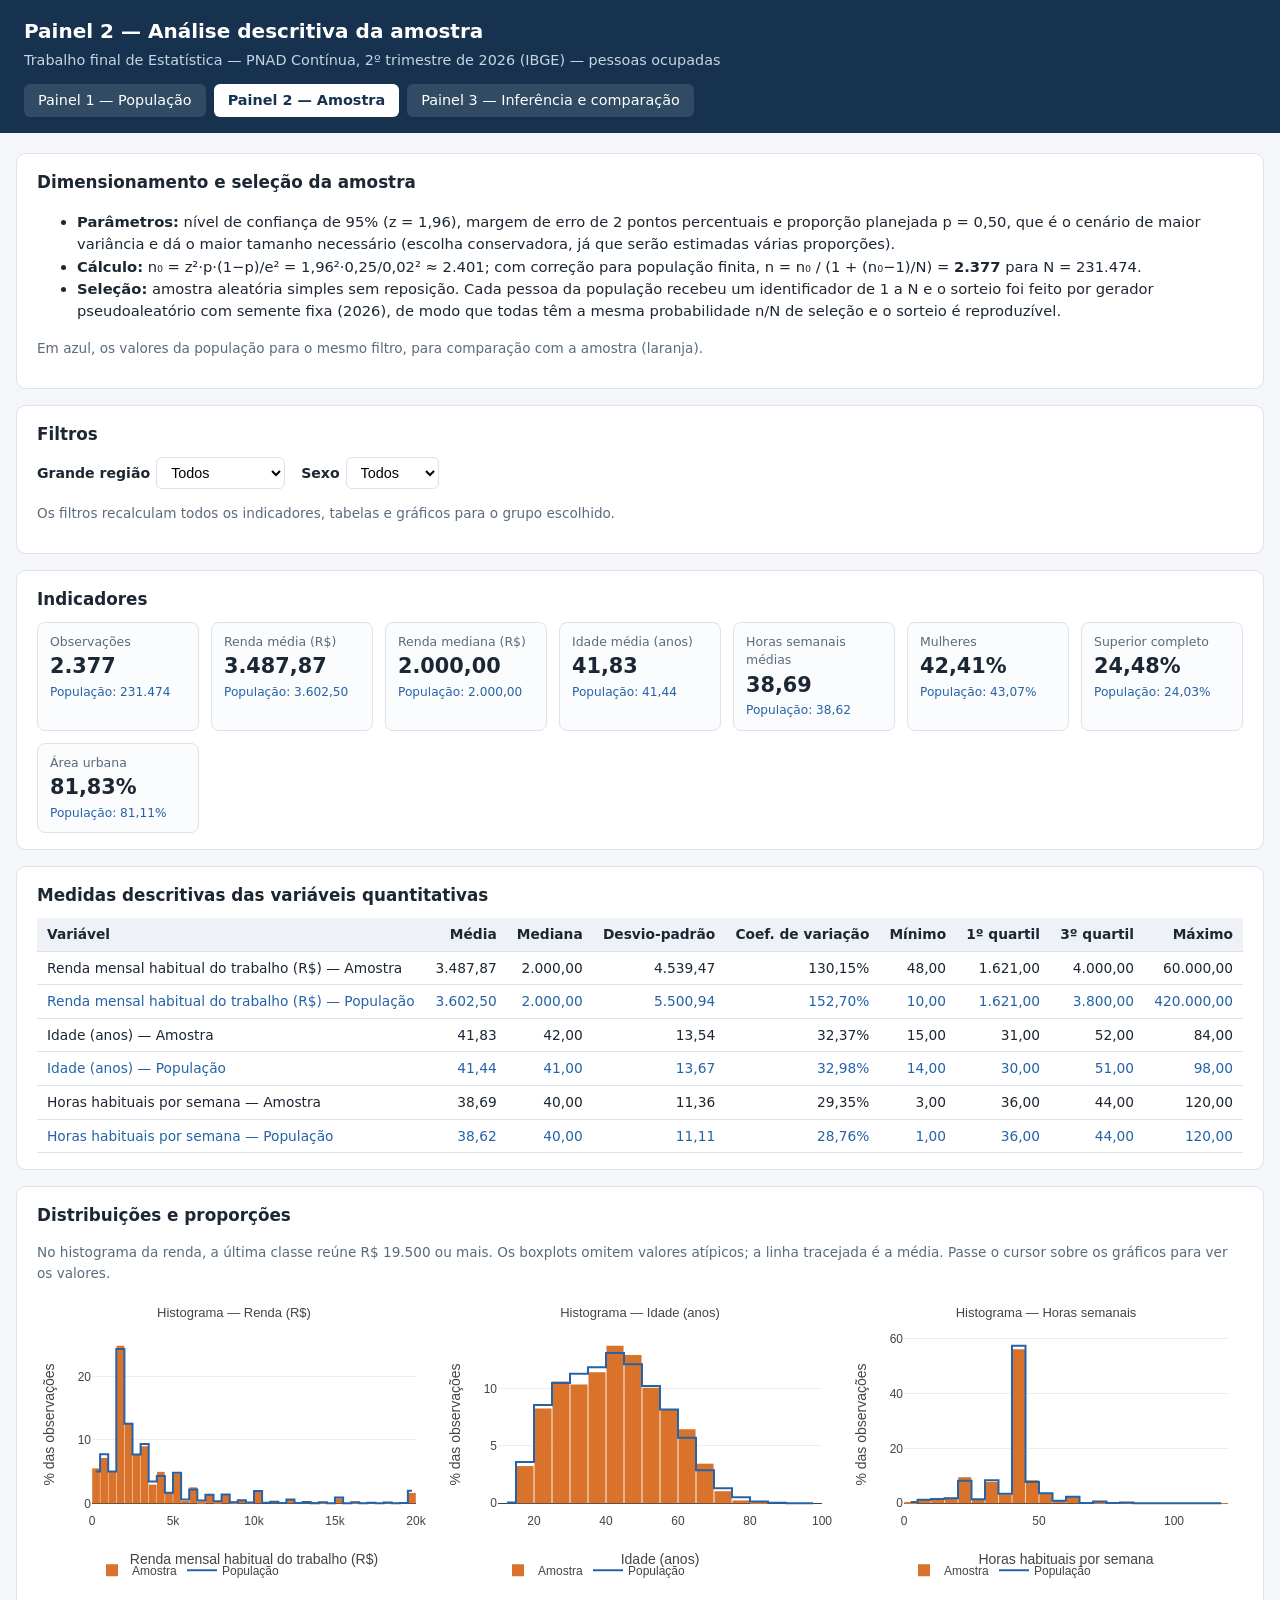
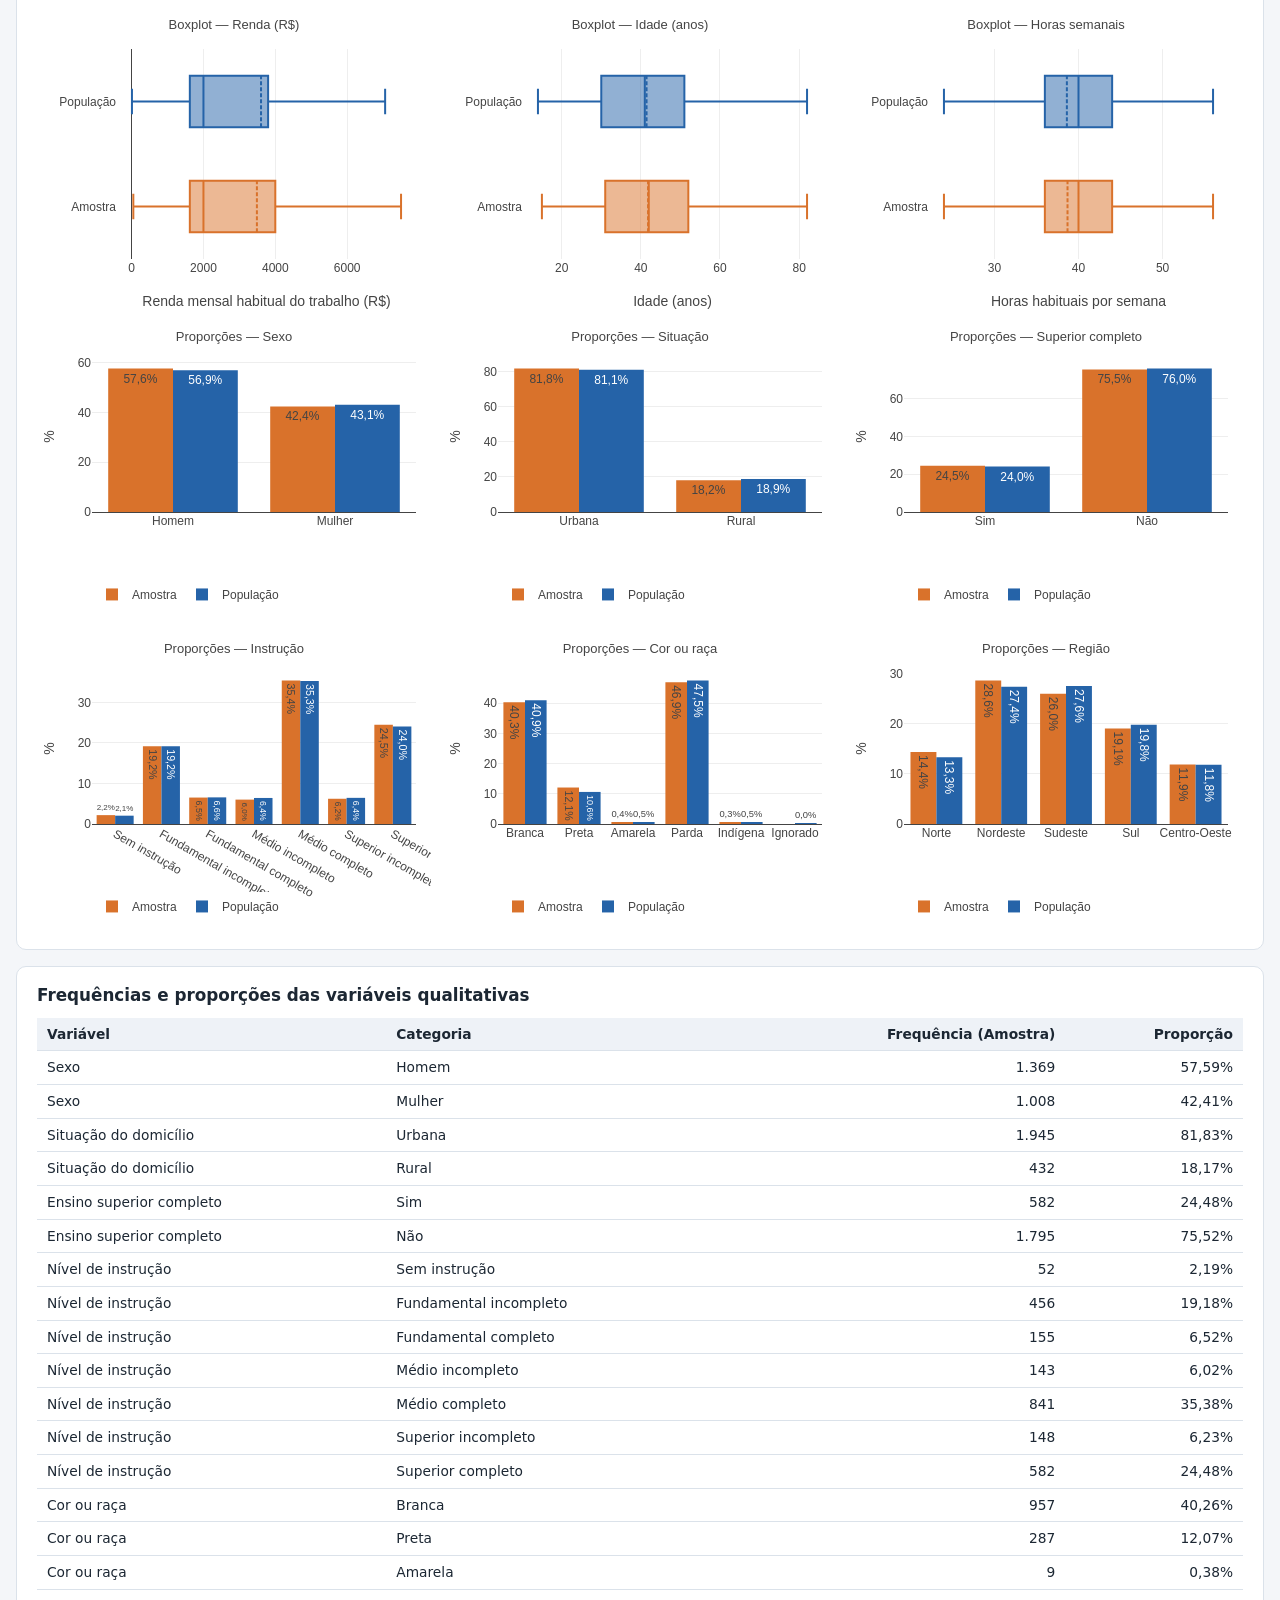
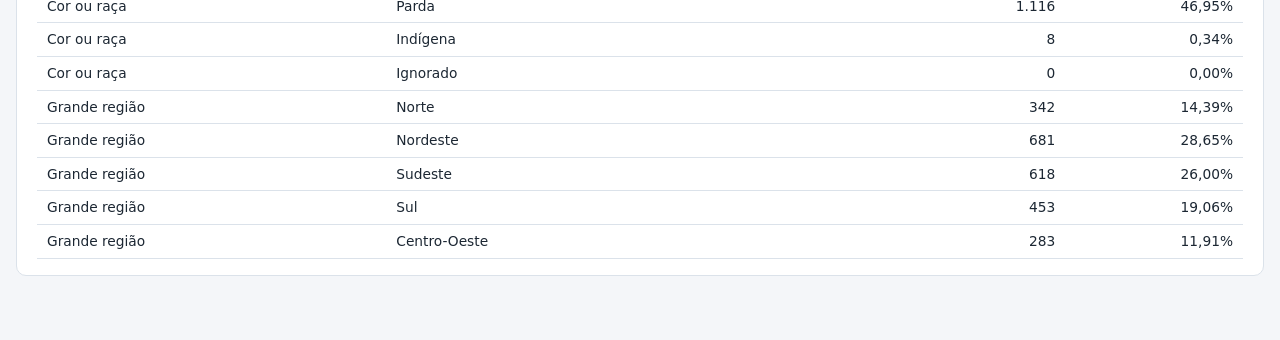
==== docs/amostra.html @ 5eba8831 "feat: add the three interactive panels Population and sample descriptive panels share one script; th" ====
<!doctype html>
<html lang="pt-BR">
<head>
<meta charset="utf-8">
<meta name="viewport" content="width=device-width, initial-scale=1">
<title>Painel 2 — Análise descritiva da amostra</title>
<link rel="stylesheet" href="estilo.css">
<script src="https://cdn.plot.ly/plotly-2.35.2.min.js"></script>
</head>
<body>
<header>
<h1>Painel 2 — Análise descritiva da amostra</h1>
<p>Trabalho final de Estatística — PNAD Contínua, 2º trimestre de 2026 (IBGE) — pessoas ocupadas</p>
<nav></nav>
</header>
<main>
<section>
<h2>Dimensionamento e seleção da amostra</h2>
<ul>
<li><strong>Parâmetros:</strong> nível de confiança de 95% (z = 1,96), margem de erro de 2 pontos percentuais e proporção planejada p = 0,50, que é o cenário de maior variância e dá o maior tamanho necessário (escolha conservadora, já que serão estimadas várias proporções).</li>
<li><strong>Cálculo:</strong> n₀ = z²·p·(1−p)/e² = 1,96²·0,25/0,02² ≈ 2.401; com correção para população finita, n = n₀ / (1 + (n₀−1)/N) = <strong><span id="n"></span></strong> para N = <span id="N"></span>.</li>
<li><strong>Seleção:</strong> amostra aleatória simples sem reposição. Cada pessoa da população recebeu um identificador de 1 a N e o sorteio foi feito por gerador pseudoaleatório com semente fixa (2026), de modo que todas têm a mesma probabilidade n/N de seleção e o sorteio é reproduzível.</li>
</ul>
<p class="nota">Em azul, os valores da população para o mesmo filtro, para comparação com a amostra (laranja).</p>
</section>
<section><h2>Filtros</h2><div id="filtros" class="filtros"></div>
<p class="nota">Os filtros recalculam todos os indicadores, tabelas e gráficos para o grupo escolhido.</p></section>
<section><h2>Indicadores</h2><div id="indicadores" class="cartoes"></div></section>
<section><h2>Medidas descritivas das variáveis quantitativas</h2><div id="tabela" class="rolagem"></div></section>
<section><h2>Distribuições e proporções</h2>
<p class="nota">No histograma da renda, a última classe reúne R$ 19.500 ou mais. Os boxplots omitem valores atípicos; a linha tracejada é a média. Passe o cursor sobre os gráficos para ver os valores.</p><div id="graficos" class="grade"></div></section>
<section><h2>Frequências e proporções das variáveis qualitativas</h2><div id="frequencias" class="rolagem"></div></section>
</main>
<script src="dados.js"></script><script src="comum.js"></script><script src="descritivo.js"></script>
<script>montarNavegacao("amostra.html"); montarPainelDescritivo("amostra");
document.querySelectorAll("#N").forEach((e) => (e.textContent = fmtInt(DADOS.meta.N)));
document.querySelectorAll("#n").forEach((e) => (e.textContent = fmtInt(DADOS.meta.n)));</script>
</body></html>
---- docs/estilo.css ----
:root {
  --fundo: #f4f6f9; --cartao: #ffffff; --texto: #1c2733; --suave: #5b6b7c; --borda: #dbe2ea;
  --pop: #2563a8; --amostra: #d9722b; --ok: #1f8a4c; --alerta: #b3261e;
}
* { box-sizing: border-box; }
body { margin: 0; font-family: system-ui, -apple-system, "Segoe UI", Roboto, sans-serif;
  background: var(--fundo); color: var(--texto); line-height: 1.5; }
header { background: #16324f; color: #fff; padding: 16px 24px; }
header h1 { margin: 0 0 4px; font-size: 1.25rem; }
header p { margin: 0; color: #c6d4e3; font-size: .9rem; }
nav { display: flex; flex-wrap: wrap; gap: 8px; margin-top: 12px; }
nav a { color: #fff; text-decoration: none; padding: 6px 14px; border-radius: 6px;
  background: rgba(255,255,255,.12); font-size: .9rem; }
nav a.ativo { background: #fff; color: #16324f; font-weight: 600; }
main { max-width: 1280px; margin: 0 auto; padding: 20px 16px 48px; }
section { background: var(--cartao); border: 1px solid var(--borda); border-radius: 10px;
  padding: 16px 20px; margin-bottom: 16px; }
h2 { margin: 0 0 10px; font-size: 1.05rem; }
h3 { margin: 0 0 6px; font-size: .95rem; }
p, li { font-size: .92rem; }
.nota { color: var(--suave); font-size: .85rem; }
.filtros { display: flex; flex-wrap: wrap; gap: 16px; align-items: center; }
.filtros label { font-size: .88rem; font-weight: 600; }
select { margin-left: 6px; padding: 6px 10px; border: 1px solid var(--borda); border-radius: 6px;
  font-size: .9rem; background: #fff; }
.cartoes { display: grid; grid-template-columns: repeat(auto-fit, minmax(150px, 1fr)); gap: 12px; }
.cartao { border: 1px solid var(--borda); border-radius: 8px; padding: 10px 12px; background: #fafcfe; }
.cartao .rotulo { font-size: .78rem; color: var(--suave); }
.cartao .valor { font-size: 1.3rem; font-weight: 700; }
.cartao .ref { font-size: .76rem; color: var(--pop); }
.grade { display: grid; grid-template-columns: repeat(auto-fit, minmax(340px, 1fr)); gap: 12px; }
.grafico { min-height: 300px; }
.rolagem { overflow-x: auto; }
table { border-collapse: collapse; width: 100%; font-size: .86rem; }
th, td { border-bottom: 1px solid var(--borda); padding: 6px 10px; text-align: right; white-space: nowrap; }
th:first-child, td:first-child { text-align: left; }
th { background: #eef2f7; }
.teste { border: 1px solid var(--borda); border-radius: 8px; padding: 12px 14px; }
.teste dl { display: grid; grid-template-columns: auto 1fr; gap: 2px 12px; margin: 8px 0; font-size: .88rem; }
.teste dt { color: var(--suave); }
.teste dd { margin: 0; font-weight: 600; }
.selo { display: inline-block; padding: 2px 10px; border-radius: 999px; font-size: .8rem; font-weight: 700; color: #fff; }
.selo.rejeita { background: var(--alerta); } .selo.mantem { background: var(--suave); }
.avaliacao { font-size: .88rem; padding: 6px 10px; border-left: 4px solid var(--ok); background: #f1f8f3; margin-top: 8px; }
.avaliacao.erro { border-color: var(--alerta); background: #fdf1f0; }
#comparacao th, #comparacao td { white-space: normal; }
a { color: var(--pop); }
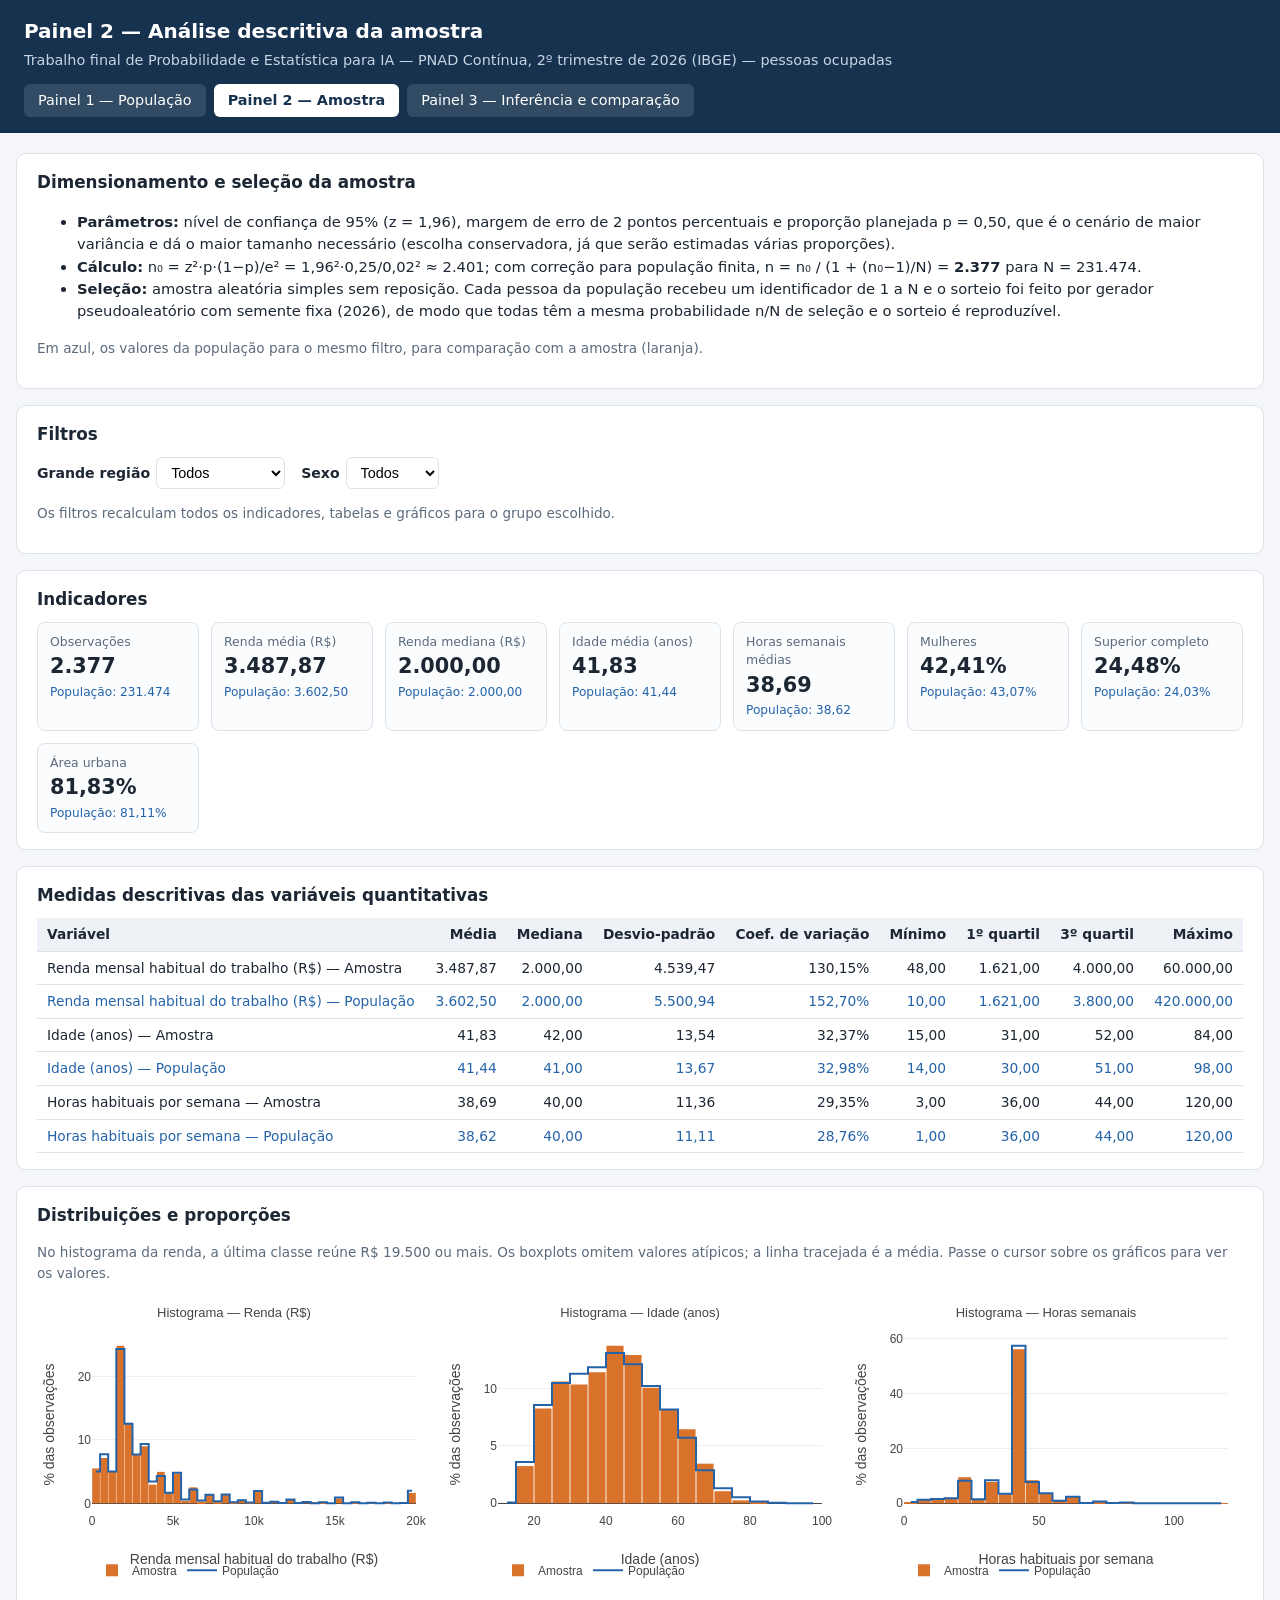
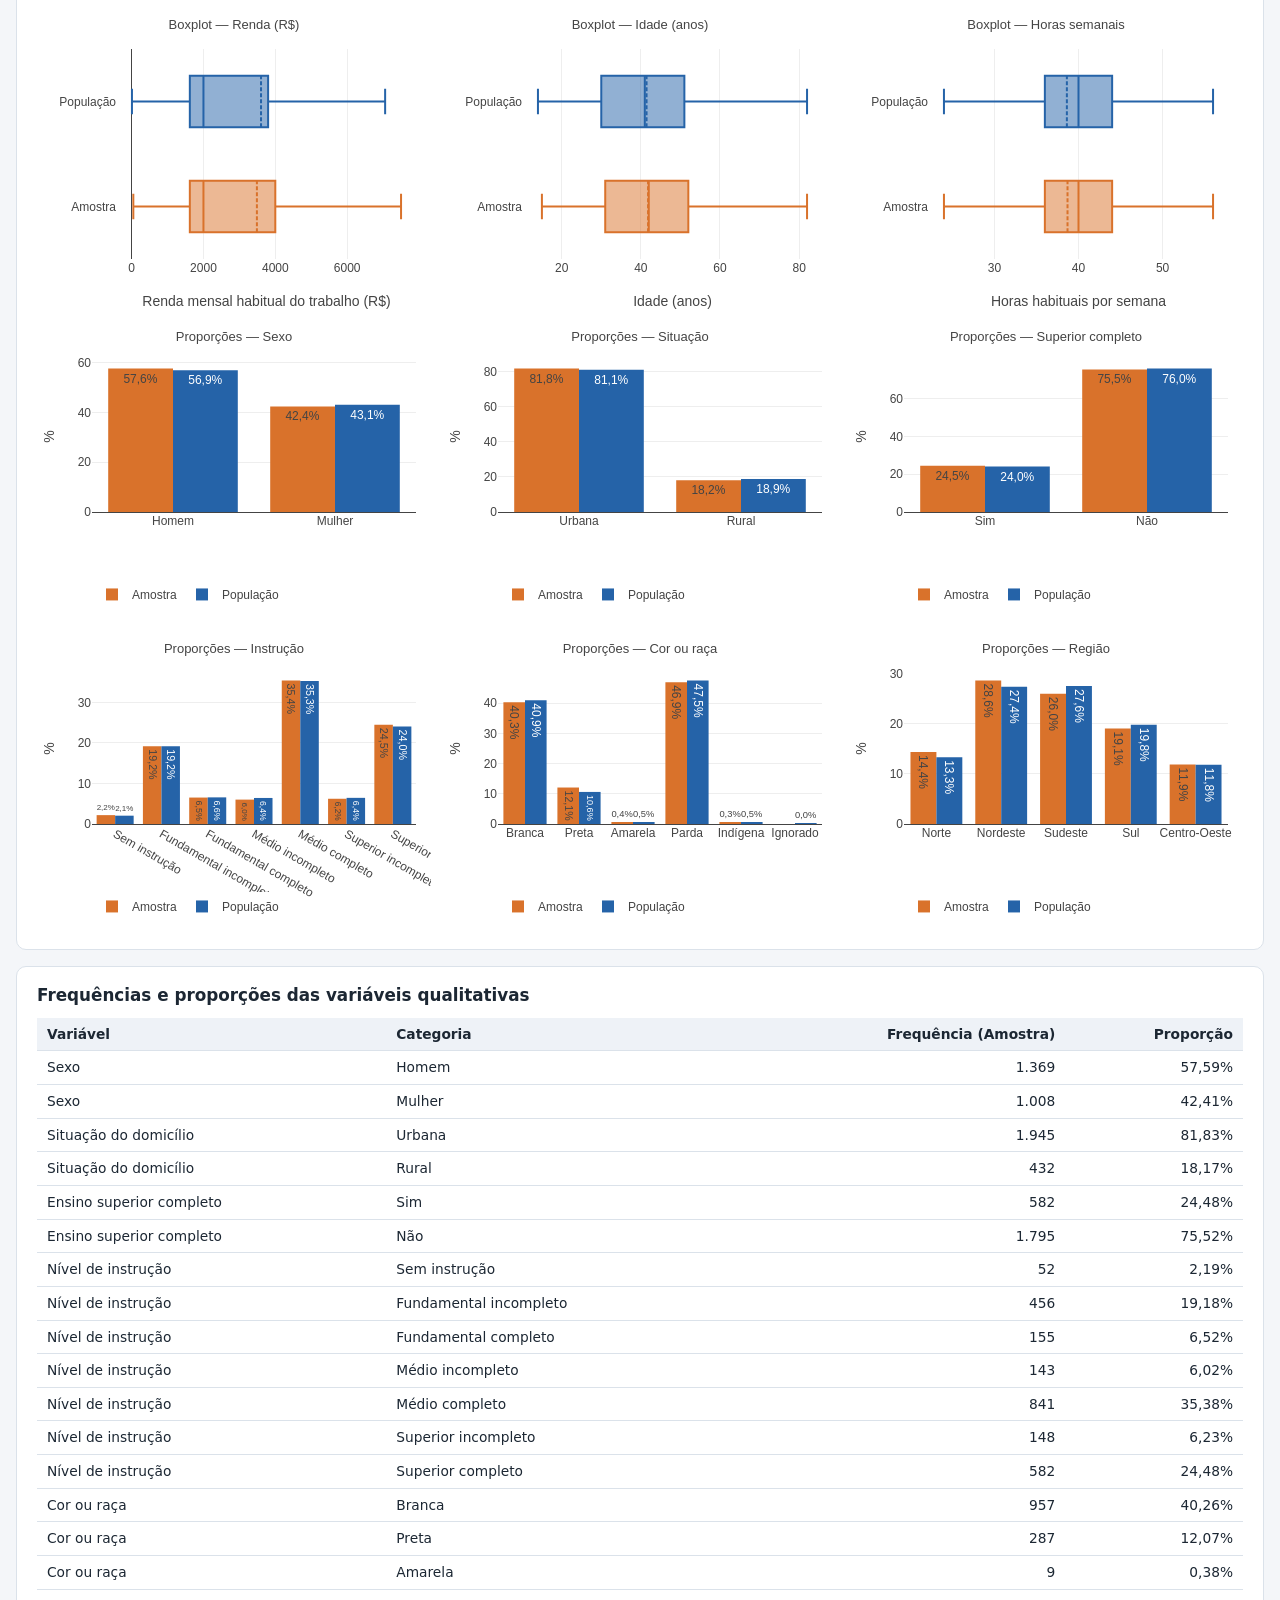
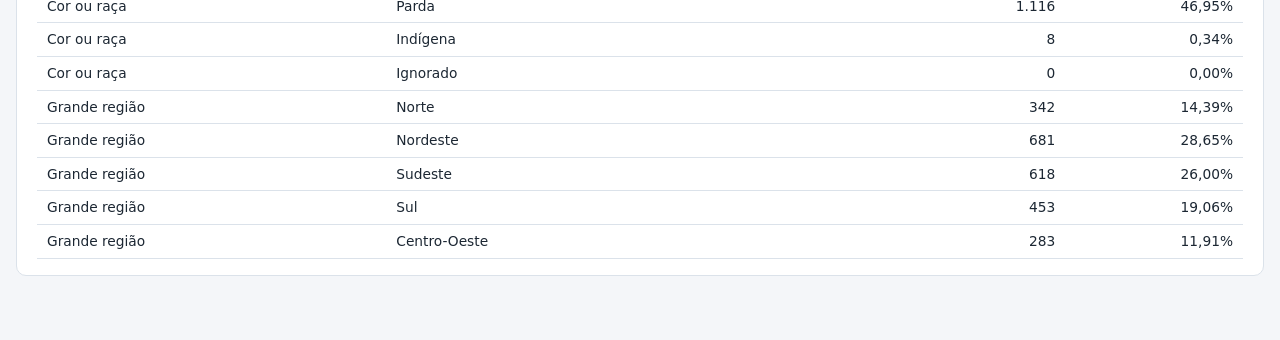
==== commit 0026564d: "docs: name the course in the panel headers and README Co-Authored-By: Claude Fable 5.2 <noreply@anth" ====
--- a/docs/amostra.html
+++ b/docs/amostra.html
@@ -10,7 +10,7 @@
 <body>
 <header>
 <h1>Painel 2 — Análise descritiva da amostra</h1>
-<p>Trabalho final de Estatística — PNAD Contínua, 2º trimestre de 2026 (IBGE) — pessoas ocupadas</p>
+<p>Trabalho final de Probabilidade e Estatística para IA — PNAD Contínua, 2º trimestre de 2026 (IBGE) — pessoas ocupadas</p>
 <nav></nav>
 </header>
 <main>
